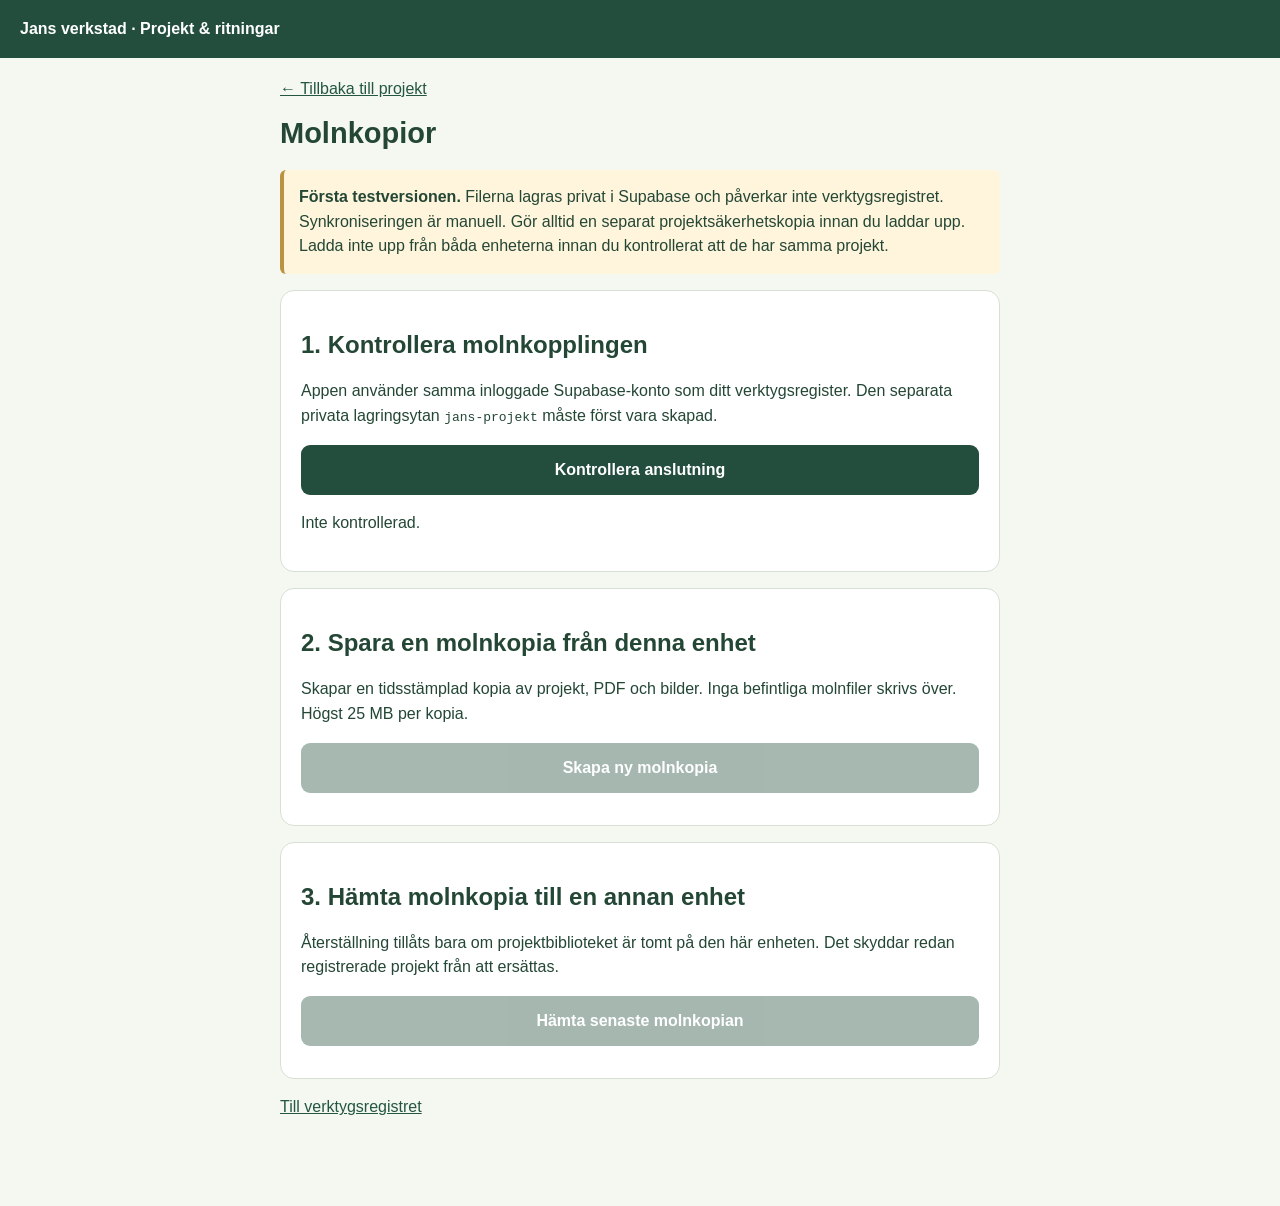
==== projekt-moln.html @ dbef7933 "Introduce optional private versioned project cloud snapshots and empty-device restore" ====
<!doctype html><html lang="sv"><head><meta charset="UTF-8"><meta name="viewport" content="width=device-width,initial-scale=1"><title>Projekt – molnkopior</title><style>:root{font-family:-apple-system,BlinkMacSystemFont,"Segoe UI",sans-serif;color:#244735;background:#f5f7f1}body{margin:0}header{background:#234e3d;color:#fff;padding:20px}main{max-width:720px;margin:auto;padding:22px 17px 70px}.card{background:white;padding:20px;border:1px solid #d7e0d4;border-radius:14px;margin:16px 0}h1{font-size:29px}p{line-height:1.55}button,a.btn{display:block;box-sizing:border-box;width:100%;text-align:center;background:#234e3d;color:white;border:none;border-radius:9px;padding:16px;text-decoration:none;font:inherit;font-weight:650;cursor:pointer;margin:12px 0}button:disabled{opacity:.4}.warning{background:#fff4dc;border-left:4px solid #bb9142;padding:15px;border-radius:6px}#status{white-space:pre-wrap;overflow-wrap:anywhere}a{color:#235742}input{padding:12px;width:100%;box-sizing:border-box;border:1px solid #b5c9b8;border-radius:8px}code{overflow-wrap:anywhere}</style></head><body><header><b>Jans verkstad · Projekt & ritningar</b></header><main><a href="./projekt-ritningar.html">← Tillbaka till projekt</a><h1>Molnkopior</h1><p class="warning"><b>Första testversionen.</b> Filerna lagras privat i Supabase och påverkar inte verktygsregistret. Synkroniseringen är manuell. Gör alltid en separat projektsäkerhetskopia innan du laddar upp. Ladda inte upp från båda enheterna innan du kontrollerat att de har samma projekt.</p><div class="card"><h2>1. Kontrollera molnkopplingen</h2><p>Appen använder samma inloggade Supabase-konto som ditt verktygsregister. Den separata privata lagringsytan <code>jans-projekt</code> måste först vara skapad.</p><button id="check">Kontrollera anslutning</button><p id="status" role="status">Inte kontrollerad.</p></div><div class="card"><h2>2. Spara en molnkopia från denna enhet</h2><p>Skapar en tidsstämplad kopia av projekt, PDF och bilder. Inga befintliga molnfiler skrivs över. Högst 25 MB per kopia.</p><button id="upload" disabled>Skapa ny molnkopia</button></div><div class="card"><h2>3. Hämta molnkopia till en annan enhet</h2><p>Återställning tillåts bara om projektbiblioteket är tomt på den här enheten. Det skyddar redan registrerade projekt från att ersättas.</p><button id="download" disabled>Hämta senaste molnkopian</button></div><p><a href="./">Till verktygsregistret</a></p></main><script>
'use strict';
const $=id=>document.getElementById(id),MAX=25*1024*1024;
let connection=null,account=null,db=null;
function say(x){$('status').textContent=x;}
function request(r){return new Promise((ok,no)=>{r.onsuccess=()=>ok(r.result);r.onerror=()=>no(r.error||Error('Lagringsfel'));});}
async function openDB(){
 if(db)return db;
 db=await new Promise((ok,no)=>{const r=indexedDB.open('jans-verkstad-projekt-v1',1);r.onupgradeneeded=()=>{let d=r.result;if(!d.objectStoreNames.contains('projects'))d.createObjectStore('projects',{keyPath:'id'});if(!d.objectStoreNames.contains('files')){let f=d.createObjectStore('files',{keyPath:'id'});f.createIndex('byProject','projectId',{unique:false});}};r.onsuccess=()=>ok(r.result);r.onerror=()=>no(r.error);});return db;
}
async function getAll(store){const d=await openDB();return request(d.transaction(store,'readonly').objectStore(store).getAll());}
function readConnect(){
 let conf,session;
 try{conf=JSON.parse(localStorage.getItem('jans-verkstad-supabase-v1'));session=JSON.parse(localStorage.getItem('jans-verkstad-auth-v1'));}catch{}
 if(!conf?.url||!conf?.key||!session?.access_token||!session?.user?.id)throw Error('Molnanslutning eller inloggning saknas. Logga in under Molnsynkronisering i verktygsregistret och öppna sedan sidan igen.');
 if(!/^https:\/\/[a-z0-9-]+\.supabase\.co$/i.test(conf.url))throw Error('Felaktig projektadress.');
 return {url:conf.url,key:conf.key,token:session.access_token,uid:session.user.id};
}
function headers(c,type){return {apikey:c.key,Authorization:'Bearer '+c.token,...(type?{'Content-Type':type}:{})};}
async function call(c,method,path,body,contentType){
 const r=await fetch(c.url+'/storage/v1/'+path,{method,headers:headers(c,contentType),body,cache:'no-store'});
 if(!r.ok){const err=(await r.text()).slice(0,350);throw Error('Molntjänsten svarade '+r.status+': '+err);}
 return r;
}
async function snapshots(c){const r=await call(c,'POST','object/list/jans-projekt',JSON.stringify({prefix:c.uid+'/snapshots/',limit:100,offset:0,sortBy:{column:'name',order:'desc'}}),'application/json');return (await r.json()).filter(x=>/^projekt-\d{4}-\d\d-\d\dT\d\d-\d\d-\d\d-[a-f0-9-]+\.json$/.test(x.name)).sort((a,b)=>b.name.localeCompare(a.name));}
function blobBase64(blob){return new Promise((ok,no)=>{let r=new FileReader;r.onload=()=>ok(String(r.result).split(',')[1]);r.onerror=()=>no(r.error);r.readAsDataURL(blob);});}
function base64Blob(value,type){let s=atob(value),a=new Uint8Array(s.length);for(let i=0;i<s.length;i++)a[i]=s.charCodeAt(i);return new Blob([a],{type:type||'application/octet-stream'});}
$('check').onclick=async()=>{
 try{
  say('Kontrollerar …');
  const c=readConnect();
  const r=await fetch(c.url+'/auth/v1/user',{headers:headers(c)});
  if(!r.ok)throw Error('Inloggningen har gått ut. Öppna verktygsregistret och logga in igen.');
  let user=await r.json();if(user.id!==c.uid)throw Error('Inloggat konto stämmer inte.');
  let ss=await snapshots(c);
  connection=c;account=user.id;
  $('upload').disabled=false;$('download').disabled=ss.length===0;
  say('Ansluten till rätt konto.\nAntal molnkopior: '+ss.length+(ss.length?'\nSenaste: '+ss[0].name:'\nIngen kopia finns ännu.'));
 }catch(e){connection=null;$('upload').disabled=$('download').disabled=true;say('Kontrollen misslyckades: '+e.message);}
};
$('upload').onclick=async()=>{
 if(!connection)return;
 const btn=$('upload');btn.disabled=true;
 try{
  const c=readConnect();if(c.uid!==account)throw Error('Kontot har ändrats.');
  let projects=await getAll('projects'),files=await getAll('files');
  if(!projects.length)throw Error('Inga projekt finns på denna enhet. Skapa eller återställ projekt först.');
  const existing=await snapshots(c);
  if(existing.length && !confirm('Det finns redan en molnkopia. Fortsätt bara om du har de senaste projekten på denna enhet. Skapa ny separat version?'))return;
  say('Förbereder '+projects.length+' projekt och '+files.length+' bilagor …');
  const attachments=[];
  for(const f of files){attachments.push({id:f.id,projectId:f.projectId,name:f.name,type:f.type,size:f.size,created:f.created,data:await blobBase64(f.blob)});}
  const body=JSON.stringify({format:'jans-verkstad-projekt-backup-v1',exported:new Date().toISOString(),projects,files:attachments});
  const blob=new Blob([body],{type:'application/json'});
  if(blob.size>MAX)throw Error('Kopian är '+Math.ceil(blob.size/1048576)+' MB. Gränsen är 25 MB. Ingen uppladdning gjordes.');
  if(!confirm('Ladda upp '+projects.length+' projekt och '+files.length+' bilagor som en privat, tidsstämplad molnkopia ('+Math.ceil(blob.size/1024)+' kB)?'))return;
  const name='projekt-'+new Date().toISOString().slice(0,19).replace(/:/g,'-')+'-'+crypto.randomUUID()+'.json';
  say('Laddar upp privat kopia …');
  await call(c,'POST','object/jans-projekt/'+c.uid+'/snapshots/'+name,blob,'application/json');
  say('Molnkopian är sparad!\n'+name+'\nKontrollera nu från din andra enhet.');
  $('download').disabled=false;
 }catch(e){say('Ingen kopia kunde sparas: '+e.message);}finally{btn.disabled=false;}
};
$('download').onclick=async()=>{
 if(!connection)return;
 const btn=$('download');btn.disabled=true;
 try{
  const c=readConnect();if(c.uid!==account)throw Error('Kontot har ändrats.');
  const localProjects=await getAll('projects'),localFiles=await getAll('files');
  if(localProjects.length||localFiles.length)throw Error('Det finns redan lokala projekt eller filer. Ingen återställning gjordes. Exportera först en säkerhetskopia och undvik att ersätta projekt.');
  const list=await snapshots(c);if(!list.length)throw Error('Inga molnkopior finns.');
  const latest=list[0].name;
  if(!confirm('Hämta senaste molnkopian '+latest+' till det TOMMA projektbiblioteket på denna enhet?'))return;
  say('Hämtar senaste privata molnkopian …');
  const response=await call(c,'GET','object/authenticated/jans-projekt/'+c.uid+'/snapshots/'+latest);
  const raw=await response.text();if(raw.length>MAX*2)throw Error('Kopian är för stor.');
  const data=JSON.parse(raw);
  if(data.format!=='jans-verkstad-projekt-backup-v1'||!Array.isArray(data.projects)||!Array.isArray(data.files))throw Error('Molnkopian har fel format.');
  const d=await openDB(),projectIds=new Set();
  const ps=data.projects.map(p=>{if(typeof p.id!=='string'||!p.id||typeof p.title!=='string'||projectIds.has(p.id))throw Error('Ogiltiga eller dubbla projekt-ID.');projectIds.add(p.id);return {id:p.id,title:p.title.slice(0,160),status:['Idé','Planerat','Pågående','Färdigt'].includes(p.status)?p.status:'Idé',tags:String(p.tags||''),link:String(p.link||''),notes:String(p.notes||''),created:p.created,updated:p.updated};});
  const fs=[];const ids=new Set();
  for(const f of data.files){
   if(typeof f.id!=='string'||ids.has(f.id)||!projectIds.has(f.projectId)||typeof f.data!=='string')throw Error('Ogiltiga bilagor.');
   ids.add(f.id);const b=base64Blob(f.data,f.type);
   if(b.size>MAX)throw Error('En bilaga är för stor.');
   fs.push({id:f.id,projectId:f.projectId,name:String(f.name||'Bilaga'),type:String(f.type||''),size:b.size,created:f.created,blob:b});
  }
  const tx=d.transaction(['projects','files'],'readwrite');
  const done=new Promise((ok,no)=>{tx.oncomplete=ok;tx.onerror=tx.onabort=()=>no(tx.error||Error('Lagringsfel'));});
  for(const p of ps)tx.objectStore('projects').add(p);
  for(const f of fs)tx.objectStore('files').add(f);
  await done;
  say('Molnkopian återställd: '+ps.length+' projekt, '+fs.length+' bilagor.\nÖppna Projekt & ritningar.');
 }catch(e){say('Återställning stoppad: '+e.message);}finally{btn.disabled=false;}
};
</script></body></html>
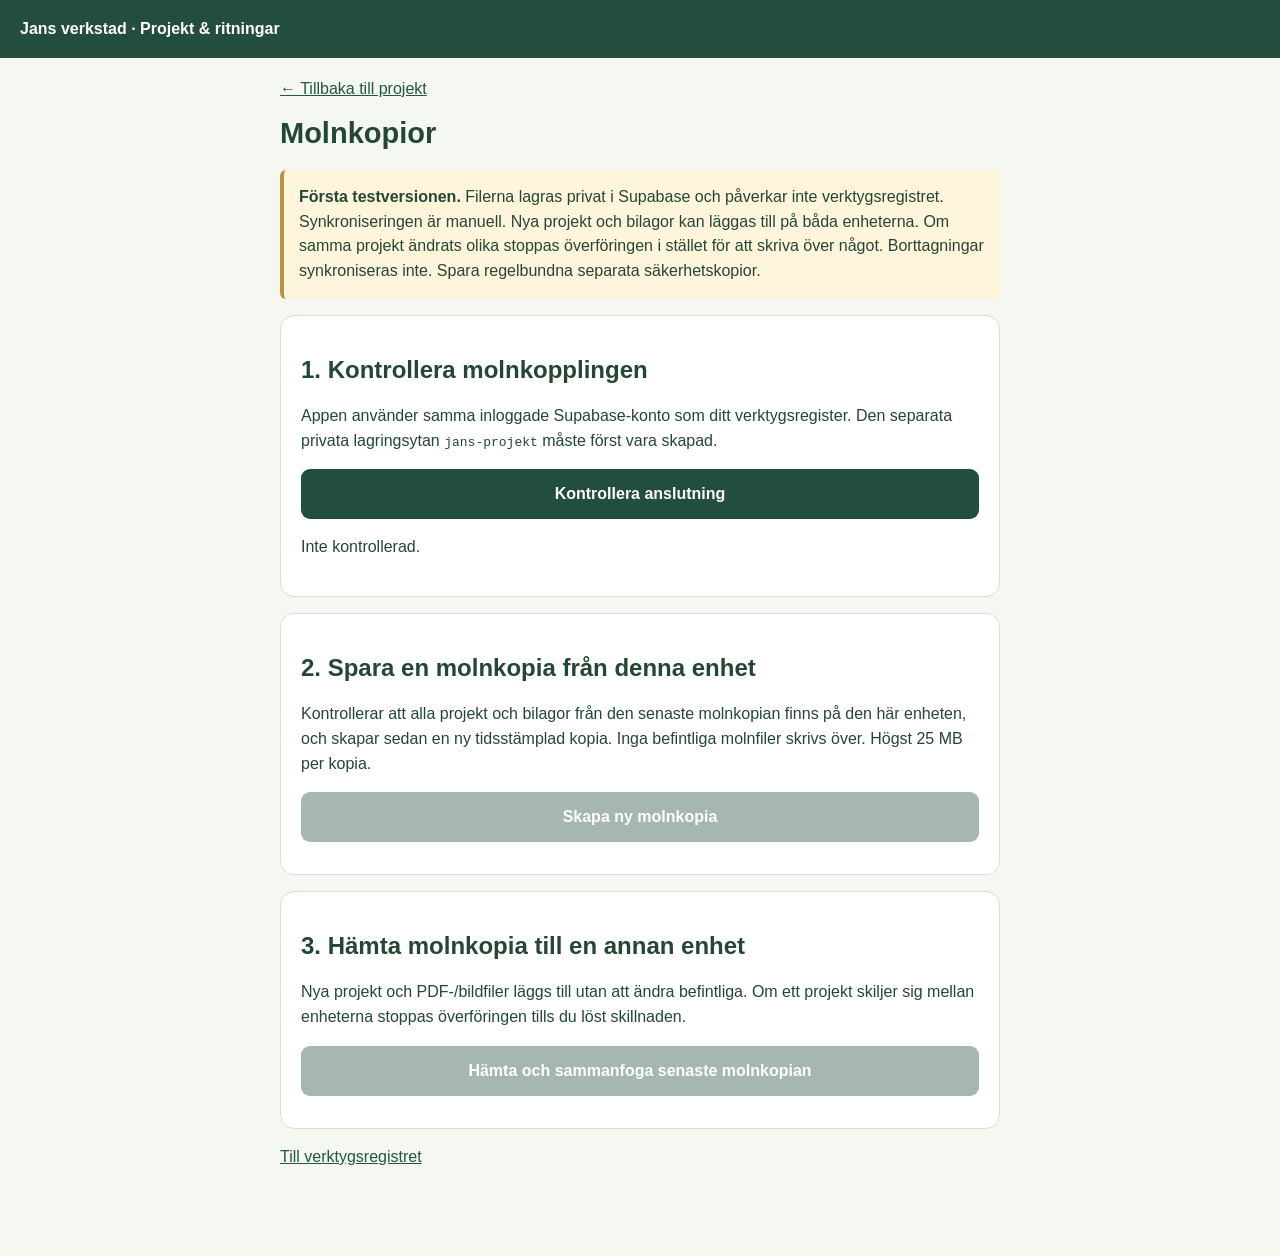
==== commit cf5bca0b: "Add conflict-safe project snapshot merging across Mac and iPhone" ====
--- a/projekt-moln.html
+++ b/projekt-moln.html
@@ -1,4 +1,4 @@
-<!doctype html><html lang="sv"><head><meta charset="UTF-8"><meta name="viewport" content="width=device-width,initial-scale=1"><title>Projekt – molnkopior</title><style>:root{font-family:-apple-system,BlinkMacSystemFont,"Segoe UI",sans-serif;color:#244735;background:#f5f7f1}body{margin:0}header{background:#234e3d;color:#fff;padding:20px}main{max-width:720px;margin:auto;padding:22px 17px 70px}.card{background:white;padding:20px;border:1px solid #d7e0d4;border-radius:14px;margin:16px 0}h1{font-size:29px}p{line-height:1.55}button,a.btn{display:block;box-sizing:border-box;width:100%;text-align:center;background:#234e3d;color:white;border:none;border-radius:9px;padding:16px;text-decoration:none;font:inherit;font-weight:650;cursor:pointer;margin:12px 0}button:disabled{opacity:.4}.warning{background:#fff4dc;border-left:4px solid #bb9142;padding:15px;border-radius:6px}#status{white-space:pre-wrap;overflow-wrap:anywhere}a{color:#235742}input{padding:12px;width:100%;box-sizing:border-box;border:1px solid #b5c9b8;border-radius:8px}code{overflow-wrap:anywhere}</style></head><body><header><b>Jans verkstad · Projekt & ritningar</b></header><main><a href="./projekt-ritningar.html">← Tillbaka till projekt</a><h1>Molnkopior</h1><p class="warning"><b>Första testversionen.</b> Filerna lagras privat i Supabase och påverkar inte verktygsregistret. Synkroniseringen är manuell. Gör alltid en separat projektsäkerhetskopia innan du laddar upp. Ladda inte upp från båda enheterna innan du kontrollerat att de har samma projekt.</p><div class="card"><h2>1. Kontrollera molnkopplingen</h2><p>Appen använder samma inloggade Supabase-konto som ditt verktygsregister. Den separata privata lagringsytan <code>jans-projekt</code> måste först vara skapad.</p><button id="check">Kontrollera anslutning</button><p id="status" role="status">Inte kontrollerad.</p></div><div class="card"><h2>2. Spara en molnkopia från denna enhet</h2><p>Skapar en tidsstämplad kopia av projekt, PDF och bilder. Inga befintliga molnfiler skrivs över. Högst 25 MB per kopia.</p><button id="upload" disabled>Skapa ny molnkopia</button></div><div class="card"><h2>3. Hämta molnkopia till en annan enhet</h2><p>Återställning tillåts bara om projektbiblioteket är tomt på den här enheten. Det skyddar redan registrerade projekt från att ersättas.</p><button id="download" disabled>Hämta senaste molnkopian</button></div><p><a href="./">Till verktygsregistret</a></p></main><script>
+<!doctype html><html lang="sv"><head><meta charset="UTF-8"><meta name="viewport" content="width=device-width,initial-scale=1"><title>Projekt – molnkopior</title><style>:root{font-family:-apple-system,BlinkMacSystemFont,"Segoe UI",sans-serif;color:#244735;background:#f5f7f1}body{margin:0}header{background:#234e3d;color:#fff;padding:20px}main{max-width:720px;margin:auto;padding:22px 17px 70px}.card{background:white;padding:20px;border:1px solid #d7e0d4;border-radius:14px;margin:16px 0}h1{font-size:29px}p{line-height:1.55}button,a.btn{display:block;box-sizing:border-box;width:100%;text-align:center;background:#234e3d;color:white;border:none;border-radius:9px;padding:16px;text-decoration:none;font:inherit;font-weight:650;cursor:pointer;margin:12px 0}button:disabled{opacity:.4}.warning{background:#fff4dc;border-left:4px solid #bb9142;padding:15px;border-radius:6px}#status{white-space:pre-wrap;overflow-wrap:anywhere}a{color:#235742}input{padding:12px;width:100%;box-sizing:border-box;border:1px solid #b5c9b8;border-radius:8px}code{overflow-wrap:anywhere}</style></head><body><header><b>Jans verkstad · Projekt & ritningar</b></header><main><a href="./projekt-ritningar.html">← Tillbaka till projekt</a><h1>Molnkopior</h1><p class="warning"><b>Första testversionen.</b> Filerna lagras privat i Supabase och påverkar inte verktygsregistret. Synkroniseringen är manuell. Nya projekt och bilagor kan läggas till på båda enheterna. Om samma projekt ändrats olika stoppas överföringen i stället för att skriva över något. Borttagningar synkroniseras inte. Spara regelbundna separata säkerhetskopior.</p><div class="card"><h2>1. Kontrollera molnkopplingen</h2><p>Appen använder samma inloggade Supabase-konto som ditt verktygsregister. Den separata privata lagringsytan <code>jans-projekt</code> måste först vara skapad.</p><button id="check">Kontrollera anslutning</button><p id="status" role="status">Inte kontrollerad.</p></div><div class="card"><h2>2. Spara en molnkopia från denna enhet</h2><p>Kontrollerar att alla projekt och bilagor från den senaste molnkopian finns på den här enheten, och skapar sedan en ny tidsstämplad kopia. Inga befintliga molnfiler skrivs över. Högst 25 MB per kopia.</p><button id="upload" disabled>Skapa ny molnkopia</button></div><div class="card"><h2>3. Hämta molnkopia till en annan enhet</h2><p>Nya projekt och PDF-/bildfiler läggs till utan att ändra befintliga. Om ett projekt skiljer sig mellan enheterna stoppas överföringen tills du löst skillnaden.</p><button id="download" disabled>Hämta och sammanfoga senaste molnkopian</button></div><p><a href="./">Till verktygsregistret</a></p></main><script>
 'use strict';
 const $=id=>document.getElementById(id),MAX=25*1024*1024;
 let connection=null,account=null,db=null;
@@ -38,59 +38,128 @@
   say('Ansluten till rätt konto.\nAntal molnkopior: '+ss.length+(ss.length?'\nSenaste: '+ss[0].name:'\nIngen kopia finns ännu.'));
  }catch(e){connection=null;$('upload').disabled=$('download').disabled=true;say('Kontrollen misslyckades: '+e.message);}
 };
+// Molnkopiorna ar fullstandiga och versionshanterade. Sammanfogningen ar
+// additiv: nya projekt och bilagor laggs till, inga lokala data skrivs over.
+const PROJECT_FIELDS=['title','status','tags','link','notes'];
+function sameProject(a,b){return PROJECT_FIELDS.every(k=>String(a[k]||'')===String(b[k]||''));}
+async function checksum(blob){
+ const bytes=await crypto.subtle.digest('SHA-256',await blob.arrayBuffer());
+ return Array.from(new Uint8Array(bytes)).map(n=>n.toString(16).padStart(2,'0')).join('');
+}
+async function sameFile(a,b){
+ if(a.projectId!==b.projectId||a.name!==b.name||a.type!==b.type||a.blob.size!==b.blob.size)return false;
+ return (await checksum(a.blob))===(await checksum(b.blob));
+}
+function decodeSnapshot(data){
+ if(data?.format!=='jans-verkstad-projekt-backup-v1'||!Array.isArray(data.projects)||!Array.isArray(data.files))throw Error('Molnkopian har fel format.');
+ const projectIds=new Set(),fileIds=new Set();
+ const projects=data.projects.map(p=>{
+  if(!p||typeof p.id!=='string'||!p.id||p.id.length>200||typeof p.title!=='string'||!p.title||projectIds.has(p.id))throw Error('Ogiltiga eller dubbla projekt-ID.');
+  projectIds.add(p.id);
+  return {id:p.id,title:p.title.slice(0,160),status:['Idé','Planerat','Pågående','Färdigt'].includes(p.status)?p.status:'Idé',tags:String(p.tags||'').slice(0,240),link:String(p.link||''),notes:String(p.notes||'').slice(0,12000),created:p.created,updated:p.updated};
+ });
+ const files=data.files.map(f=>{
+  if(!f||typeof f.id!=='string'||!f.id||fileIds.has(f.id)||!projectIds.has(f.projectId)||typeof f.data!=='string')throw Error('Ogiltiga bilagor i molnkopian.');
+  fileIds.add(f.id);
+  const blob=base64Blob(f.data,f.type);
+  if(blob.size>MAX)throw Error('En bilaga i molnkopian ar storre an 25 MB.');
+  if(f.size!=null&&Number(f.size)!==blob.size)throw Error('En bilaga har fel filstorlek.');
+  return {id:f.id,projectId:f.projectId,name:String(f.name||'Bilaga').slice(0,250),type:String(f.type||''),size:blob.size,created:f.created,blob};
+ });
+ return {projects,files};
+}
+async function latestCloud(c){
+ const list=await snapshots(c);
+ if(!list.length)return {name:null,projects:[],files:[]};
+ const name=list[0].name;
+ const response=await call(c,'GET','object/authenticated/jans-projekt/'+c.uid+'/snapshots/'+name);
+ const raw=await response.text();
+ if(raw.length>MAX*2)throw Error('Molnkopian ar for stor.');
+ const decoded=decodeSnapshot(JSON.parse(raw));
+ return {name,projects:decoded.projects,files:decoded.files};
+}
+async function commonConflicts(localProjects,localFiles,remote){
+ const lp=new Map(localProjects.map(p=>[p.id,p])),lf=new Map(localFiles.map(f=>[f.id,f]));
+ for(const p of remote.projects){
+  if(lp.has(p.id)&&!sameProject(lp.get(p.id),p))
+   throw Error('Projektet "'+p.title+'" skiljer sig mellan enheterna. Ingen atgard gjordes. Bevara en separat sakerhetskopia och los skillnaden manuellt.');
+ }
+ for(const f of remote.files){
+  if(lf.has(f.id)&&!(await sameFile(lf.get(f.id),f)))
+   throw Error('Bilagan "'+f.name+'" skiljer sig mellan enheterna. Ingen atgard gjordes.');
+ }
+}
+function missingCloudItems(localProjects,localFiles,remote){
+ const lp=new Set(localProjects.map(p=>p.id)),lf=new Set(localFiles.map(f=>f.id));
+ return {projects:remote.projects.filter(p=>!lp.has(p.id)),files:remote.files.filter(f=>!lf.has(f.id))};
+}
+function missingLocalItems(localProjects,localFiles,remote){
+ const lp=new Set(localProjects.map(p=>p.id)),lf=new Set(localFiles.map(f=>f.id));
+ return {projects:remote.projects.filter(p=>!lp.has(p.id)),files:remote.files.filter(f=>!lf.has(f.id))};
+}
 $('upload').onclick=async()=>{
  if(!connection)return;
  const btn=$('upload');btn.disabled=true;
  try{
-  const c=readConnect();if(c.uid!==account)throw Error('Kontot har ändrats.');
-  let projects=await getAll('projects'),files=await getAll('files');
-  if(!projects.length)throw Error('Inga projekt finns på denna enhet. Skapa eller återställ projekt först.');
-  const existing=await snapshots(c);
-  if(existing.length && !confirm('Det finns redan en molnkopia. Fortsätt bara om du har de senaste projekten på denna enhet. Skapa ny separat version?'))return;
-  say('Förbereder '+projects.length+' projekt och '+files.length+' bilagor …');
+  const c=readConnect();if(c.uid!==account)throw Error('Kontot har andrats.');
+  const projects=await getAll('projects'),files=await getAll('files');
+  if(!projects.length)throw Error('Inga projekt finns pa denna enhet.');
+  say('Kontrollerar senaste molnkopian …');
+  const remote=await latestCloud(c);
+  await commonConflicts(projects,files,remote);
+  const missing=missingCloudItems(projects,files,remote);
+  if(missing.projects.length||missing.files.length)
+   throw Error('Molnet innehaller '+missing.projects.length+' projekt och '+missing.files.length+' filer som saknas pa denna enhet. Valj "Hamta och sammanfoga" innan du laddar upp en ny kopia.');
+  say('Forbereder '+projects.length+' projekt och '+files.length+' bilagor …');
   const attachments=[];
-  for(const f of files){attachments.push({id:f.id,projectId:f.projectId,name:f.name,type:f.type,size:f.size,created:f.created,data:await blobBase64(f.blob)});}
-  const body=JSON.stringify({format:'jans-verkstad-projekt-backup-v1',exported:new Date().toISOString(),projects,files:attachments});
-  const blob=new Blob([body],{type:'application/json'});
-  if(blob.size>MAX)throw Error('Kopian är '+Math.ceil(blob.size/1048576)+' MB. Gränsen är 25 MB. Ingen uppladdning gjordes.');
-  if(!confirm('Ladda upp '+projects.length+' projekt och '+files.length+' bilagor som en privat, tidsstämplad molnkopia ('+Math.ceil(blob.size/1024)+' kB)?'))return;
+  for(const f of files)attachments.push({id:f.id,projectId:f.projectId,name:f.name,type:f.type,size:f.size,created:f.created,data:await blobBase64(f.blob)});
+  const json=JSON.stringify({format:'jans-verkstad-projekt-backup-v1',exported:new Date().toISOString(),projects,files:attachments});
+  const blob=new Blob([json],{type:'application/json'});
+  if(blob.size>MAX)throw Error('Kopian ar '+Math.ceil(blob.size/1048576)+' MB. Gransen ar 25 MB. Ingen uppladdning gjordes.');
+  if(!confirm('Skapa en NY privat molnkopia av '+projects.length+' projekt och '+files.length+' bilagor ('+Math.ceil(blob.size/1024)+' kB)? Tidigare molnkopior bevaras.'))return;
+  // Skydd mot att en annan enhet hunnit ladda upp medan denna kopia forbereddes.
+  const newest=await snapshots(c);
+  if((newest[0]?.name||null)!==remote.name)throw Error('En ny molnkopia har tillkommit under tiden. Hamta och sammanfoga forst.');
+  say('Laddar upp privat molnkopia …');
   const name='projekt-'+new Date().toISOString().slice(0,19).replace(/:/g,'-')+'-'+crypto.randomUUID()+'.json';
-  say('Laddar upp privat kopia …');
   await call(c,'POST','object/jans-projekt/'+c.uid+'/snapshots/'+name,blob,'application/json');
-  say('Molnkopian är sparad!\n'+name+'\nKontrollera nu från din andra enhet.');
+  say('Molnkopian ar sparad!\n'+name+'\nOppna den andra enheten och valj "Hamta och sammanfoga".');
   $('download').disabled=false;
- }catch(e){say('Ingen kopia kunde sparas: '+e.message);}finally{btn.disabled=false;}
+ }catch(e){say('Ingen ny molnkopia sparades: '+e.message);}finally{btn.disabled=false;}
 };
 $('download').onclick=async()=>{
  if(!connection)return;
  const btn=$('download');btn.disabled=true;
  try{
-  const c=readConnect();if(c.uid!==account)throw Error('Kontot har ändrats.');
+  const c=readConnect();if(c.uid!==account)throw Error('Kontot har andrats.');
+  say('Kontrollerar senaste molnkopian …');
+  const remote=await latestCloud(c);
+  if(!remote.name)throw Error('Inga molnkopior finns annu.');
   const localProjects=await getAll('projects'),localFiles=await getAll('files');
-  if(localProjects.length||localFiles.length)throw Error('Det finns redan lokala projekt eller filer. Ingen återställning gjordes. Exportera först en säkerhetskopia och undvik att ersätta projekt.');
-  const list=await snapshots(c);if(!list.length)throw Error('Inga molnkopior finns.');
-  const latest=list[0].name;
-  if(!confirm('Hämta senaste molnkopian '+latest+' till det TOMMA projektbiblioteket på denna enhet?'))return;
-  say('Hämtar senaste privata molnkopian …');
-  const response=await call(c,'GET','object/authenticated/jans-projekt/'+c.uid+'/snapshots/'+latest);
-  const raw=await response.text();if(raw.length>MAX*2)throw Error('Kopian är för stor.');
-  const data=JSON.parse(raw);
-  if(data.format!=='jans-verkstad-projekt-backup-v1'||!Array.isArray(data.projects)||!Array.isArray(data.files))throw Error('Molnkopian har fel format.');
-  const d=await openDB(),projectIds=new Set();
-  const ps=data.projects.map(p=>{if(typeof p.id!=='string'||!p.id||typeof p.title!=='string'||projectIds.has(p.id))throw Error('Ogiltiga eller dubbla projekt-ID.');projectIds.add(p.id);return {id:p.id,title:p.title.slice(0,160),status:['Idé','Planerat','Pågående','Färdigt'].includes(p.status)?p.status:'Idé',tags:String(p.tags||''),link:String(p.link||''),notes:String(p.notes||''),created:p.created,updated:p.updated};});
-  const fs=[];const ids=new Set();
-  for(const f of data.files){
-   if(typeof f.id!=='string'||ids.has(f.id)||!projectIds.has(f.projectId)||typeof f.data!=='string')throw Error('Ogiltiga bilagor.');
-   ids.add(f.id);const b=base64Blob(f.data,f.type);
-   if(b.size>MAX)throw Error('En bilaga är för stor.');
-   fs.push({id:f.id,projectId:f.projectId,name:String(f.name||'Bilaga'),type:String(f.type||''),size:b.size,created:f.created,blob:b});
+  await commonConflicts(localProjects,localFiles,remote);
+  const missing=missingLocalItems(localProjects,localFiles,remote);
+  if(!missing.projects.length&&!missing.files.length){
+   say('Allt i den senaste molnkopian finns redan pa denna enhet. Inga lokala projekt eller filer andrades.');
+   return;
   }
-  const tx=d.transaction(['projects','files'],'readwrite');
+  if(!confirm('Hamta '+missing.projects.length+' nya projekt och '+missing.files.length+' nya bilagor? Befintliga projekt och filer bevaras utan andringar.'))return;
+  // Kontrollera en gang till: ingen far ha andrat den lokala databasen i en annan flik.
+  const updatedProjects=await getAll('projects'),updatedFiles=await getAll('files');
+  if(updatedProjects.length!==localProjects.length||updatedFiles.length!==localFiles.length)
+   throw Error('Projektbiblioteket andrades under tiden. Gor om kontrollen.');
+  const priorProjects=new Map(localProjects.map(p=>[p.id,p])),priorFiles=new Map(localFiles.map(f=>[f.id,f]));
+  for(const p of updatedProjects)
+   if(!priorProjects.has(p.id)||!sameProject(p,priorProjects.get(p.id)))
+    throw Error('Ett projekt andrades under tiden. Gor om kontrollen.');
+  for(const f of updatedFiles)
+   if(!priorFiles.has(f.id)||!(await sameFile(f,priorFiles.get(f.id))))
+    throw Error('En bilaga andrades under tiden. Gor om kontrollen.');
+  const d=await openDB(),tx=d.transaction(['projects','files'],'readwrite');
   const done=new Promise((ok,no)=>{tx.oncomplete=ok;tx.onerror=tx.onabort=()=>no(tx.error||Error('Lagringsfel'));});
-  for(const p of ps)tx.objectStore('projects').add(p);
-  for(const f of fs)tx.objectStore('files').add(f);
+  for(const p of missing.projects)tx.objectStore('projects').add(p);
+  for(const f of missing.files)tx.objectStore('files').add(f);
   await done;
-  say('Molnkopian återställd: '+ps.length+' projekt, '+fs.length+' bilagor.\nÖppna Projekt & ritningar.');
- }catch(e){say('Återställning stoppad: '+e.message);}finally{btn.disabled=false;}
+  say('Klart! '+missing.projects.length+' nya projekt och '+missing.files.length+' nya bilagor tillagda.\nInget befintligt innehall har skrivits over. Oppna Projekt & ritningar.');
+ }catch(e){say('Hämtning stoppad: '+e.message);}finally{btn.disabled=false;}
 };
 </script></body></html>
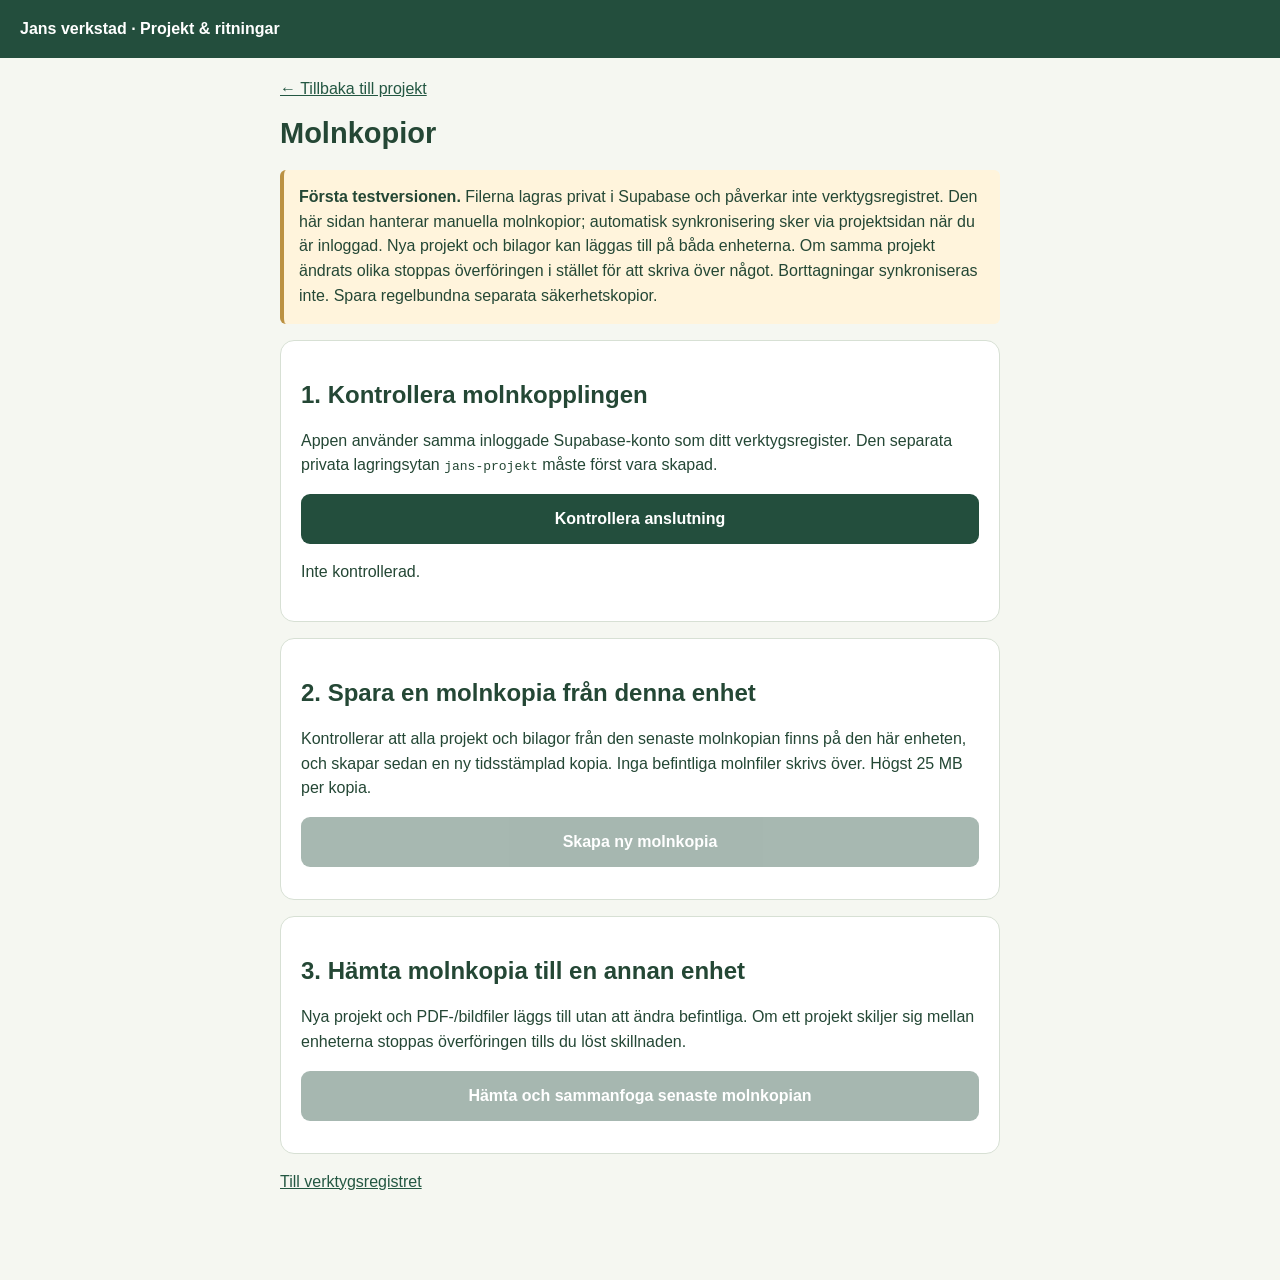
==== commit 5fa67afb: "Clarify manual backup page alongside new automatic sync" ====
--- a/projekt-moln.html
+++ b/projekt-moln.html
@@ -1,4 +1,4 @@
-<!doctype html><html lang="sv"><head><meta charset="UTF-8"><meta name="viewport" content="width=device-width,initial-scale=1"><title>Projekt – molnkopior</title><style>:root{font-family:-apple-system,BlinkMacSystemFont,"Segoe UI",sans-serif;color:#244735;background:#f5f7f1}body{margin:0}header{background:#234e3d;color:#fff;padding:20px}main{max-width:720px;margin:auto;padding:22px 17px 70px}.card{background:white;padding:20px;border:1px solid #d7e0d4;border-radius:14px;margin:16px 0}h1{font-size:29px}p{line-height:1.55}button,a.btn{display:block;box-sizing:border-box;width:100%;text-align:center;background:#234e3d;color:white;border:none;border-radius:9px;padding:16px;text-decoration:none;font:inherit;font-weight:650;cursor:pointer;margin:12px 0}button:disabled{opacity:.4}.warning{background:#fff4dc;border-left:4px solid #bb9142;padding:15px;border-radius:6px}#status{white-space:pre-wrap;overflow-wrap:anywhere}a{color:#235742}input{padding:12px;width:100%;box-sizing:border-box;border:1px solid #b5c9b8;border-radius:8px}code{overflow-wrap:anywhere}</style></head><body><header><b>Jans verkstad · Projekt & ritningar</b></header><main><a href="./projekt-ritningar.html">← Tillbaka till projekt</a><h1>Molnkopior</h1><p class="warning"><b>Första testversionen.</b> Filerna lagras privat i Supabase och påverkar inte verktygsregistret. Synkroniseringen är manuell. Nya projekt och bilagor kan läggas till på båda enheterna. Om samma projekt ändrats olika stoppas överföringen i stället för att skriva över något. Borttagningar synkroniseras inte. Spara regelbundna separata säkerhetskopior.</p><div class="card"><h2>1. Kontrollera molnkopplingen</h2><p>Appen använder samma inloggade Supabase-konto som ditt verktygsregister. Den separata privata lagringsytan <code>jans-projekt</code> måste först vara skapad.</p><button id="check">Kontrollera anslutning</button><p id="status" role="status">Inte kontrollerad.</p></div><div class="card"><h2>2. Spara en molnkopia från denna enhet</h2><p>Kontrollerar att alla projekt och bilagor från den senaste molnkopian finns på den här enheten, och skapar sedan en ny tidsstämplad kopia. Inga befintliga molnfiler skrivs över. Högst 25 MB per kopia.</p><button id="upload" disabled>Skapa ny molnkopia</button></div><div class="card"><h2>3. Hämta molnkopia till en annan enhet</h2><p>Nya projekt och PDF-/bildfiler läggs till utan att ändra befintliga. Om ett projekt skiljer sig mellan enheterna stoppas överföringen tills du löst skillnaden.</p><button id="download" disabled>Hämta och sammanfoga senaste molnkopian</button></div><p><a href="./">Till verktygsregistret</a></p></main><script>
+<!doctype html><html lang="sv"><head><meta charset="UTF-8"><meta name="viewport" content="width=device-width,initial-scale=1"><title>Projekt – molnkopior</title><style>:root{font-family:-apple-system,BlinkMacSystemFont,"Segoe UI",sans-serif;color:#244735;background:#f5f7f1}body{margin:0}header{background:#234e3d;color:#fff;padding:20px}main{max-width:720px;margin:auto;padding:22px 17px 70px}.card{background:white;padding:20px;border:1px solid #d7e0d4;border-radius:14px;margin:16px 0}h1{font-size:29px}p{line-height:1.55}button,a.btn{display:block;box-sizing:border-box;width:100%;text-align:center;background:#234e3d;color:white;border:none;border-radius:9px;padding:16px;text-decoration:none;font:inherit;font-weight:650;cursor:pointer;margin:12px 0}button:disabled{opacity:.4}.warning{background:#fff4dc;border-left:4px solid #bb9142;padding:15px;border-radius:6px}#status{white-space:pre-wrap;overflow-wrap:anywhere}a{color:#235742}input{padding:12px;width:100%;box-sizing:border-box;border:1px solid #b5c9b8;border-radius:8px}code{overflow-wrap:anywhere}</style></head><body><header><b>Jans verkstad · Projekt & ritningar</b></header><main><a href="./projekt-ritningar.html">← Tillbaka till projekt</a><h1>Molnkopior</h1><p class="warning"><b>Första testversionen.</b> Filerna lagras privat i Supabase och påverkar inte verktygsregistret. Den här sidan hanterar manuella molnkopior; automatisk synkronisering sker via projektsidan när du är inloggad. Nya projekt och bilagor kan läggas till på båda enheterna. Om samma projekt ändrats olika stoppas överföringen i stället för att skriva över något. Borttagningar synkroniseras inte. Spara regelbundna separata säkerhetskopior.</p><div class="card"><h2>1. Kontrollera molnkopplingen</h2><p>Appen använder samma inloggade Supabase-konto som ditt verktygsregister. Den separata privata lagringsytan <code>jans-projekt</code> måste först vara skapad.</p><button id="check">Kontrollera anslutning</button><p id="status" role="status">Inte kontrollerad.</p></div><div class="card"><h2>2. Spara en molnkopia från denna enhet</h2><p>Kontrollerar att alla projekt och bilagor från den senaste molnkopian finns på den här enheten, och skapar sedan en ny tidsstämplad kopia. Inga befintliga molnfiler skrivs över. Högst 25 MB per kopia.</p><button id="upload" disabled>Skapa ny molnkopia</button></div><div class="card"><h2>3. Hämta molnkopia till en annan enhet</h2><p>Nya projekt och PDF-/bildfiler läggs till utan att ändra befintliga. Om ett projekt skiljer sig mellan enheterna stoppas överföringen tills du löst skillnaden.</p><button id="download" disabled>Hämta och sammanfoga senaste molnkopian</button></div><p><a href="./">Till verktygsregistret</a></p></main><script>
 'use strict';
 const $=id=>document.getElementById(id),MAX=25*1024*1024;
 let connection=null,account=null,db=null;
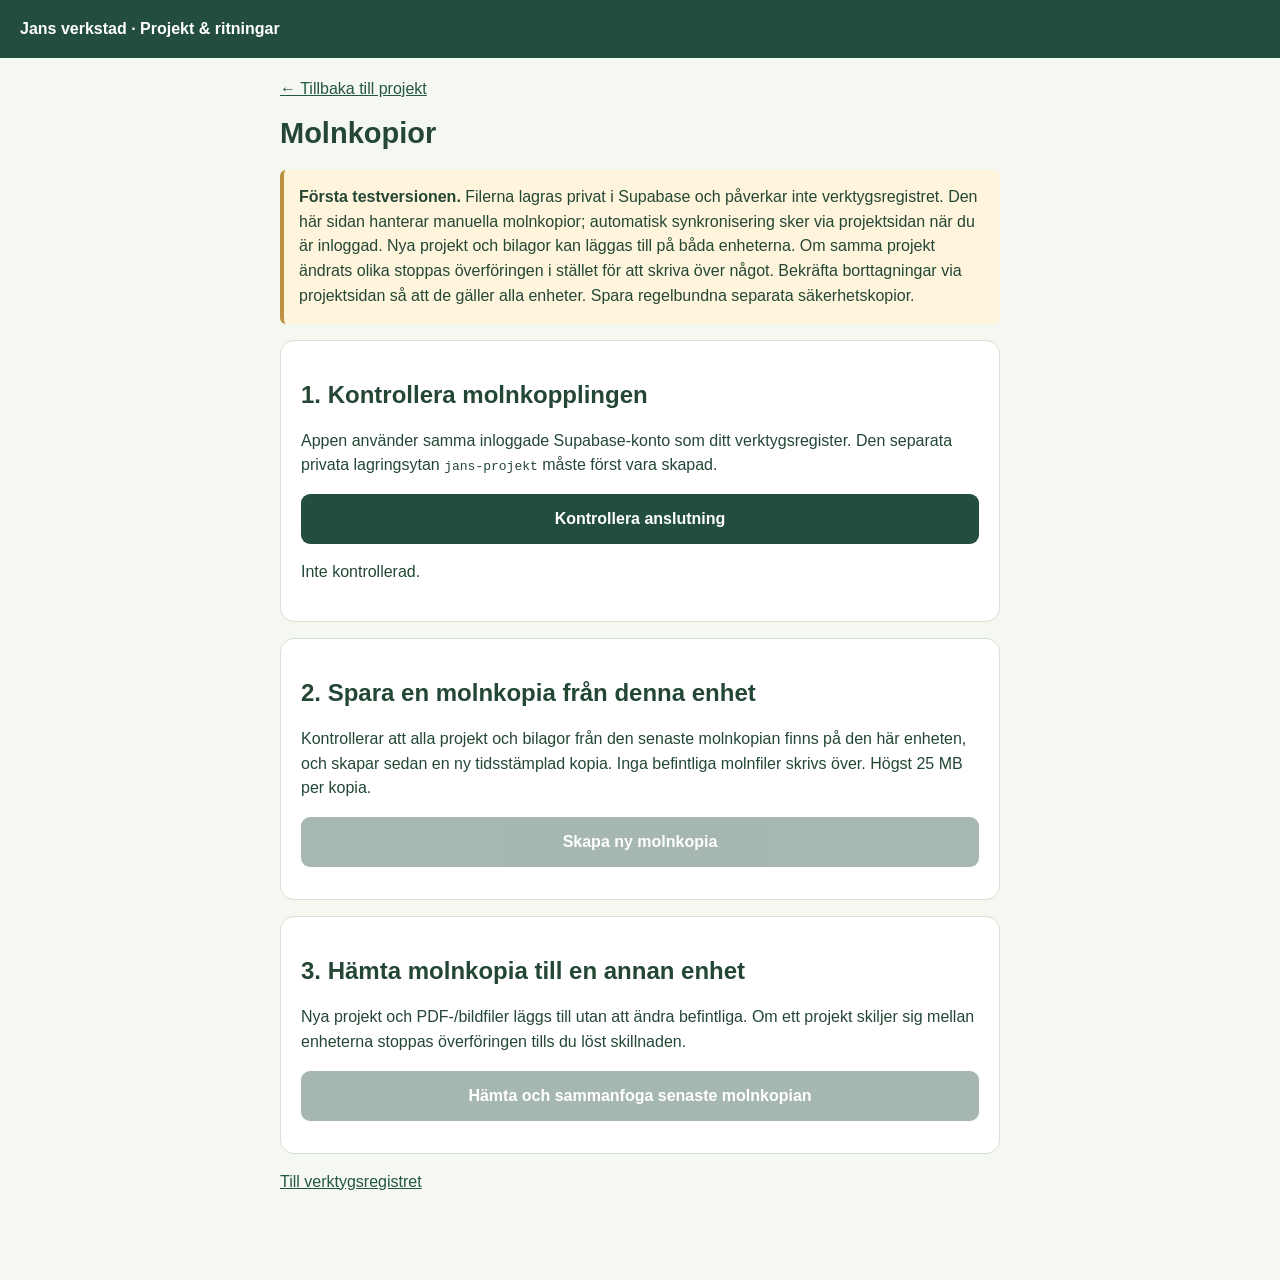
==== commit 81c84ba4: "Preserve confirmed deletion history in manually created cloud copies" ====
--- a/projekt-moln.html
+++ b/projekt-moln.html
@@ -1,4 +1,4 @@
-<!doctype html><html lang="sv"><head><meta charset="UTF-8"><meta name="viewport" content="width=device-width,initial-scale=1"><title>Projekt – molnkopior</title><style>:root{font-family:-apple-system,BlinkMacSystemFont,"Segoe UI",sans-serif;color:#244735;background:#f5f7f1}body{margin:0}header{background:#234e3d;color:#fff;padding:20px}main{max-width:720px;margin:auto;padding:22px 17px 70px}.card{background:white;padding:20px;border:1px solid #d7e0d4;border-radius:14px;margin:16px 0}h1{font-size:29px}p{line-height:1.55}button,a.btn{display:block;box-sizing:border-box;width:100%;text-align:center;background:#234e3d;color:white;border:none;border-radius:9px;padding:16px;text-decoration:none;font:inherit;font-weight:650;cursor:pointer;margin:12px 0}button:disabled{opacity:.4}.warning{background:#fff4dc;border-left:4px solid #bb9142;padding:15px;border-radius:6px}#status{white-space:pre-wrap;overflow-wrap:anywhere}a{color:#235742}input{padding:12px;width:100%;box-sizing:border-box;border:1px solid #b5c9b8;border-radius:8px}code{overflow-wrap:anywhere}</style></head><body><header><b>Jans verkstad · Projekt & ritningar</b></header><main><a href="./projekt-ritningar.html">← Tillbaka till projekt</a><h1>Molnkopior</h1><p class="warning"><b>Första testversionen.</b> Filerna lagras privat i Supabase och påverkar inte verktygsregistret. Den här sidan hanterar manuella molnkopior; automatisk synkronisering sker via projektsidan när du är inloggad. Nya projekt och bilagor kan läggas till på båda enheterna. Om samma projekt ändrats olika stoppas överföringen i stället för att skriva över något. Borttagningar synkroniseras inte. Spara regelbundna separata säkerhetskopior.</p><div class="card"><h2>1. Kontrollera molnkopplingen</h2><p>Appen använder samma inloggade Supabase-konto som ditt verktygsregister. Den separata privata lagringsytan <code>jans-projekt</code> måste först vara skapad.</p><button id="check">Kontrollera anslutning</button><p id="status" role="status">Inte kontrollerad.</p></div><div class="card"><h2>2. Spara en molnkopia från denna enhet</h2><p>Kontrollerar att alla projekt och bilagor från den senaste molnkopian finns på den här enheten, och skapar sedan en ny tidsstämplad kopia. Inga befintliga molnfiler skrivs över. Högst 25 MB per kopia.</p><button id="upload" disabled>Skapa ny molnkopia</button></div><div class="card"><h2>3. Hämta molnkopia till en annan enhet</h2><p>Nya projekt och PDF-/bildfiler läggs till utan att ändra befintliga. Om ett projekt skiljer sig mellan enheterna stoppas överföringen tills du löst skillnaden.</p><button id="download" disabled>Hämta och sammanfoga senaste molnkopian</button></div><p><a href="./">Till verktygsregistret</a></p></main><script>
+<!doctype html><html lang="sv"><head><meta charset="UTF-8"><meta name="viewport" content="width=device-width,initial-scale=1"><title>Projekt – molnkopior</title><style>:root{font-family:-apple-system,BlinkMacSystemFont,"Segoe UI",sans-serif;color:#244735;background:#f5f7f1}body{margin:0}header{background:#234e3d;color:#fff;padding:20px}main{max-width:720px;margin:auto;padding:22px 17px 70px}.card{background:white;padding:20px;border:1px solid #d7e0d4;border-radius:14px;margin:16px 0}h1{font-size:29px}p{line-height:1.55}button,a.btn{display:block;box-sizing:border-box;width:100%;text-align:center;background:#234e3d;color:white;border:none;border-radius:9px;padding:16px;text-decoration:none;font:inherit;font-weight:650;cursor:pointer;margin:12px 0}button:disabled{opacity:.4}.warning{background:#fff4dc;border-left:4px solid #bb9142;padding:15px;border-radius:6px}#status{white-space:pre-wrap;overflow-wrap:anywhere}a{color:#235742}input{padding:12px;width:100%;box-sizing:border-box;border:1px solid #b5c9b8;border-radius:8px}code{overflow-wrap:anywhere}</style></head><body><header><b>Jans verkstad · Projekt & ritningar</b></header><main><a href="./projekt-ritningar.html">← Tillbaka till projekt</a><h1>Molnkopior</h1><p class="warning"><b>Första testversionen.</b> Filerna lagras privat i Supabase och påverkar inte verktygsregistret. Den här sidan hanterar manuella molnkopior; automatisk synkronisering sker via projektsidan när du är inloggad. Nya projekt och bilagor kan läggas till på båda enheterna. Om samma projekt ändrats olika stoppas överföringen i stället för att skriva över något. Bekräfta borttagningar via projektsidan så att de gäller alla enheter. Spara regelbundna separata säkerhetskopior.</p><div class="card"><h2>1. Kontrollera molnkopplingen</h2><p>Appen använder samma inloggade Supabase-konto som ditt verktygsregister. Den separata privata lagringsytan <code>jans-projekt</code> måste först vara skapad.</p><button id="check">Kontrollera anslutning</button><p id="status" role="status">Inte kontrollerad.</p></div><div class="card"><h2>2. Spara en molnkopia från denna enhet</h2><p>Kontrollerar att alla projekt och bilagor från den senaste molnkopian finns på den här enheten, och skapar sedan en ny tidsstämplad kopia. Inga befintliga molnfiler skrivs över. Högst 25 MB per kopia.</p><button id="upload" disabled>Skapa ny molnkopia</button></div><div class="card"><h2>3. Hämta molnkopia till en annan enhet</h2><p>Nya projekt och PDF-/bildfiler läggs till utan att ändra befintliga. Om ett projekt skiljer sig mellan enheterna stoppas överföringen tills du löst skillnaden.</p><button id="download" disabled>Hämta och sammanfoga senaste molnkopian</button></div><p><a href="./">Till verktygsregistret</a></p></main><script>
 'use strict';
 const $=id=>document.getElementById(id),MAX=25*1024*1024;
 let connection=null,account=null,db=null;
@@ -70,13 +70,16 @@
 }
 async function latestCloud(c){
  const list=await snapshots(c);
- if(!list.length)return {name:null,projects:[],files:[]};
+ if(!list.length)return {name:null,projects:[],files:[],ancestors:[],removals:{projects:{},files:{}}};
  const name=list[0].name;
  const response=await call(c,'GET','object/authenticated/jans-projekt/'+c.uid+'/snapshots/'+name);
  const raw=await response.text();
  if(raw.length>MAX*2)throw Error('Molnkopian ar for stor.');
- const decoded=decodeSnapshot(JSON.parse(raw));
- return {name,projects:decoded.projects,files:decoded.files};
+ const document=JSON.parse(raw),decoded=decodeSnapshot(document);
+ const meta=document.autosync?.version===1?document.autosync:{};
+ return {name,projects:decoded.projects,files:decoded.files,
+  ancestors:Array.isArray(meta.ancestors)?meta.ancestors.filter(x=>typeof x==='string').slice(-100):[],
+  removals:meta.removals&&typeof meta.removals==='object'?{projects:meta.removals.projects||{},files:meta.removals.files||{}}:{projects:{},files:{}}};
 }
 async function commonConflicts(localProjects,localFiles,remote){
  const lp=new Map(localProjects.map(p=>[p.id,p])),lf=new Map(localFiles.map(f=>[f.id,f]));
@@ -113,7 +116,7 @@
   say('Forbereder '+projects.length+' projekt och '+files.length+' bilagor …');
   const attachments=[];
   for(const f of files)attachments.push({id:f.id,projectId:f.projectId,name:f.name,type:f.type,size:f.size,created:f.created,data:await blobBase64(f.blob)});
-  const json=JSON.stringify({format:'jans-verkstad-projekt-backup-v1',exported:new Date().toISOString(),projects,files:attachments});
+  const json=JSON.stringify({format:'jans-verkstad-projekt-backup-v1',autosync:{version:1,parent:remote.name,ancestors:[...remote.ancestors,...(remote.name?[remote.name]:[])].slice(-100),removals:remote.removals},exported:new Date().toISOString(),projects,files:attachments});
   const blob=new Blob([json],{type:'application/json'});
   if(blob.size>MAX)throw Error('Kopian ar '+Math.ceil(blob.size/1048576)+' MB. Gransen ar 25 MB. Ingen uppladdning gjordes.');
   if(!confirm('Skapa en NY privat molnkopia av '+projects.length+' projekt och '+files.length+' bilagor ('+Math.ceil(blob.size/1024)+' kB)? Tidigare molnkopior bevaras.'))return;
